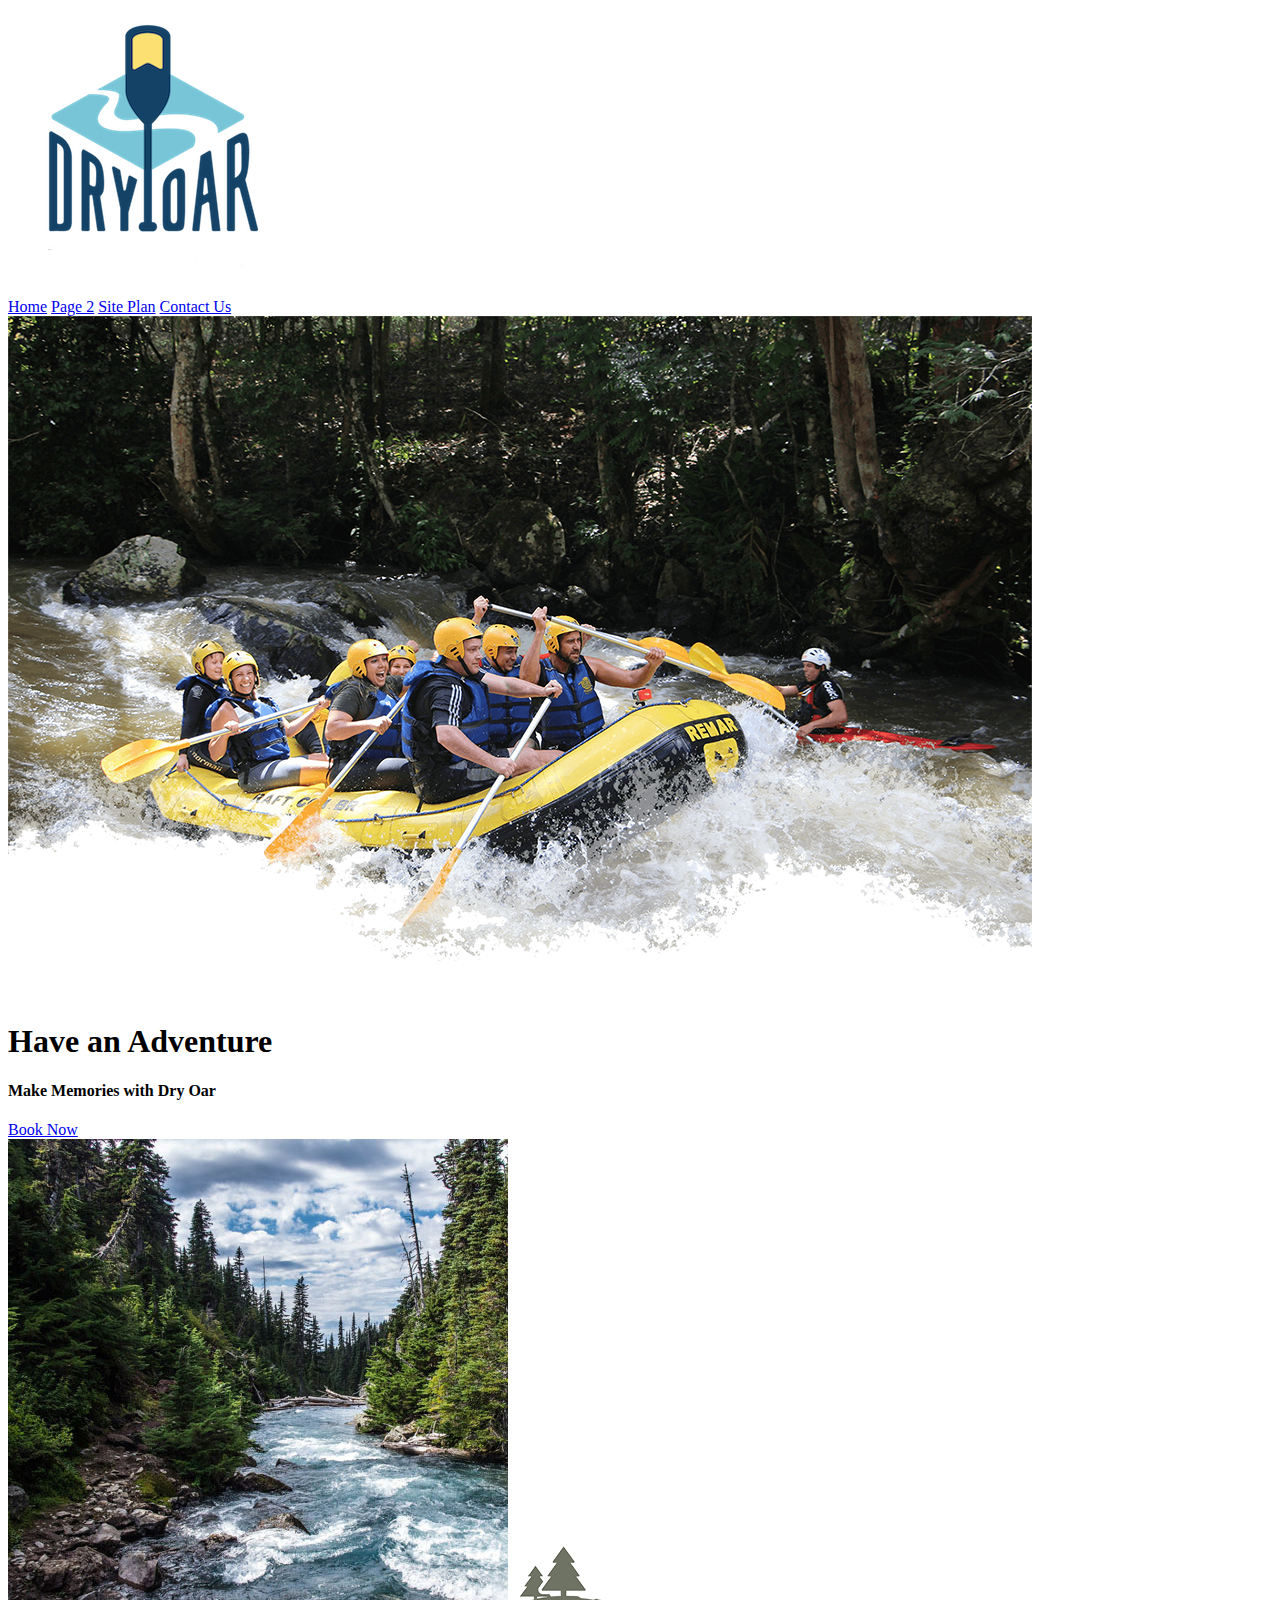
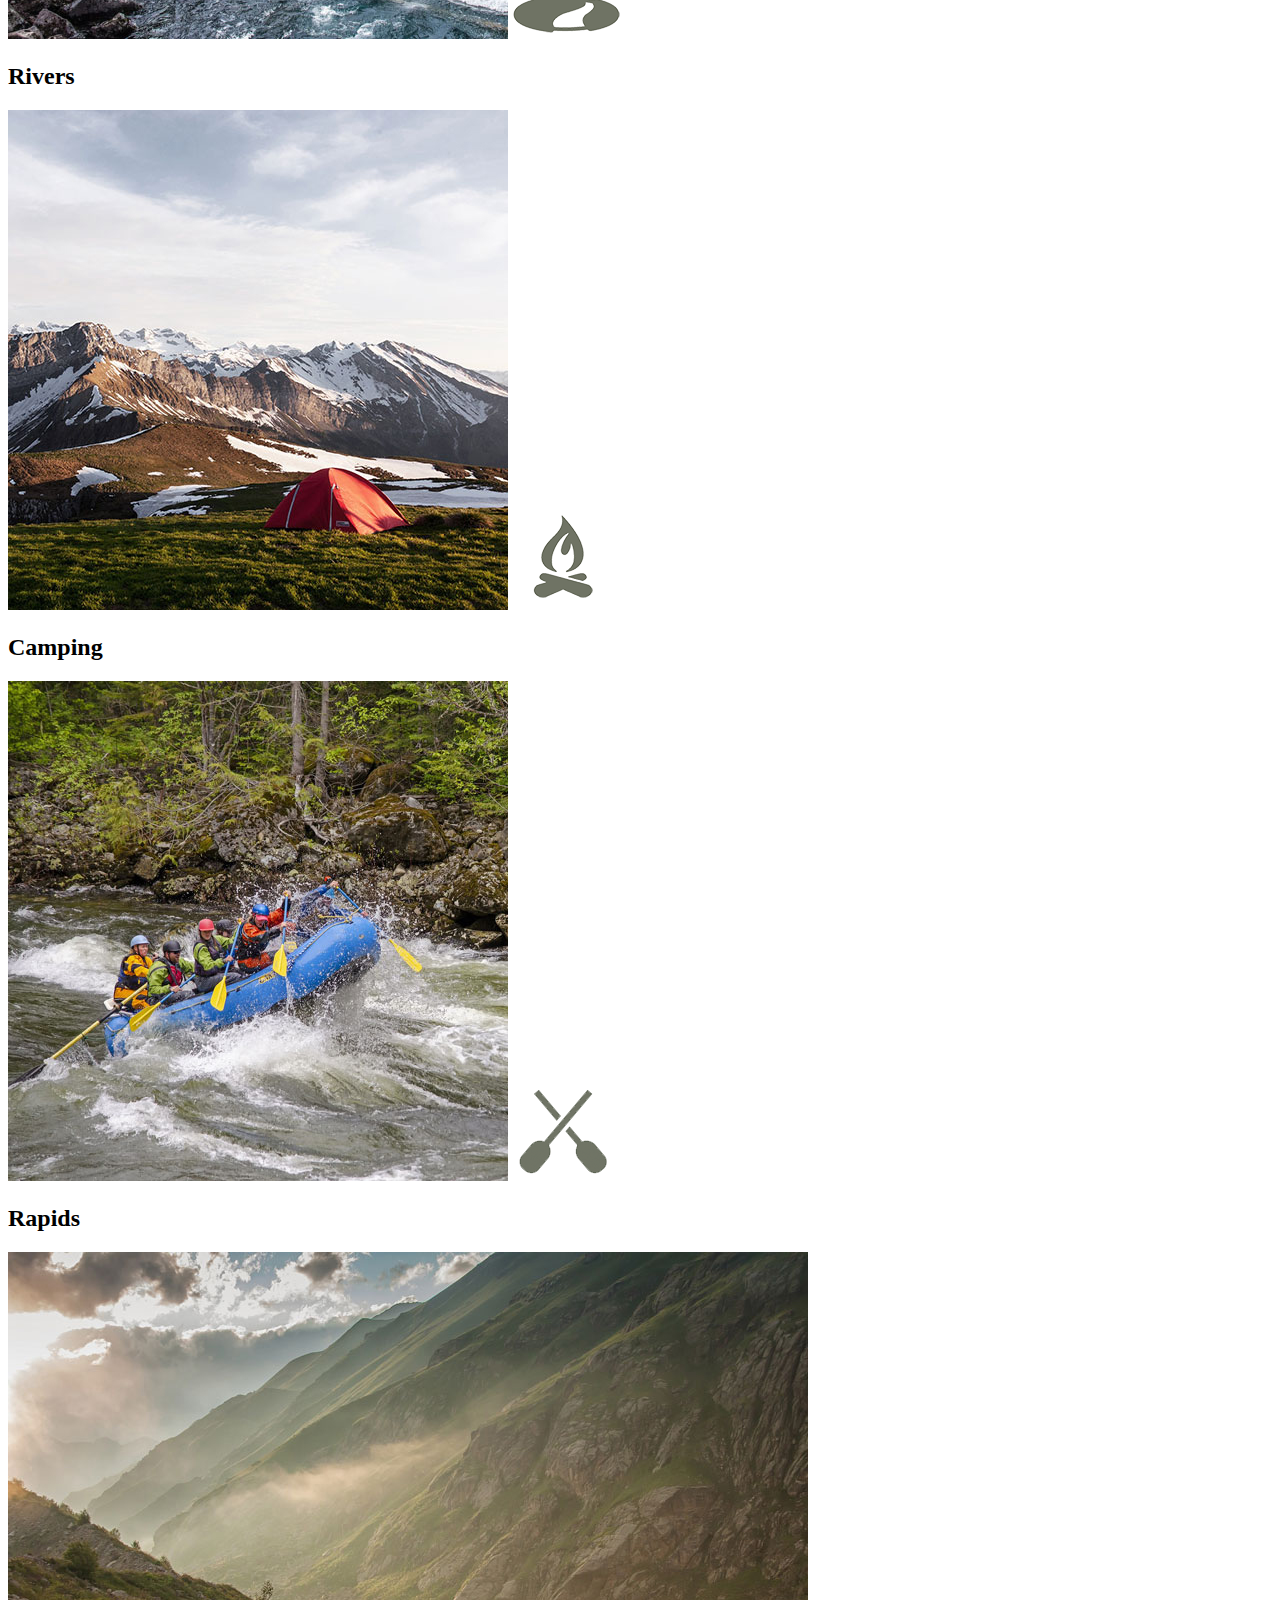
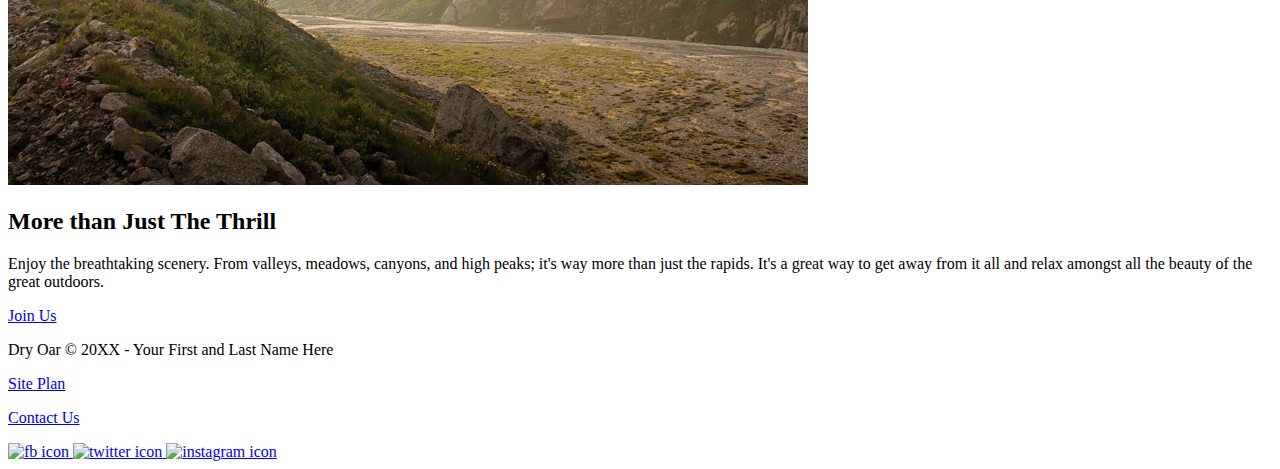
==== wwr/index.html @ ce83b683 "w03 html" ====
<!DOCTYPE html>
<html lang="en">
<head>
    <meta charset="UTF-8">
    <meta name="viewport" content="width=device-width, initial-scale=1.0">
    <link rel="stylesheet" href="styles/2ndpage.css">
    <link rel="stylesheet" href="styles/2ndpage.css">
    <title>Whitewater Rafting Vacations | Dry Oar Boating | Home</title>
</head>
<body>

    <header>
        <img id="logo" src="imgs/logo.png" alt="Dry Oar Logo">
        <nav id="nav">
            <a href="index.html">Home</a>
            <a href="#">Page 2</a>
            <a href="site-plan-rafting.html">Site Plan</a>
            <a href="contactus.html">Contact Us</a>
        </nav>
    </header>

    <div id="hero">
        <div id="hero-box">
            <img id="hero-img" src="imgs/hero.png" alt="People enjoying white water rafting">
        </div>
        <section id="hero-msg">
            <h1 class="home-title">Have an Adventure</h1>
            <h4>Make Memories with Dry Oar </h4>
            <div class="btn-box">
                <a href="contactus.html" class="book-btn">Book Now</a>
            </div>
        </section>
    </div>

    <main class="home-grid">
        <section class="rivers-card">
            <img src="imgs/rivers.jpg" alt="river is forest" class="card-img">
            <img src="imgs/river_icon.png" alt="river icon" class="icon">
            <h2>Rivers</h2>
        </section>
        <section class="camping-card">
            <img src="imgs/camping.jpg" alt="tent in mountains" class="card-img">
            <img src="imgs/fire_icon.png" alt="fire icon" class="icon">
            <h2>Camping</h2>
        </section>
        <section class="rapids-card">
            <img src="imgs/rapids.jpg" alt="rafting boat" class="card-img">
            <img src="imgs/oars.png" alt="oars icon" class="icon">
            <h2>Rapids</h2>
        </section>
        <img src="imgs/mountains.jpg" alt="Misty mountains" class="mountains">
        <section class="msg">
            <h2>More than Just The Thrill</h2>
            <p>Enjoy the breathtaking scenery. From valleys, meadows, canyons, and high peaks; it's way more than just the rapids. It's a great way to get away from it all and relax amongst all the beauty of the great outdoors.</p>
            <a href="rivers.html" class="join">Join Us</a>
        </section>
    </main>

    <footer>
        <p>Dry Oar &copy; 20XX - Your First and Last Name Here</p>
        <p><a href="site-plan-rafting.html">Site Plan</a></p>
        <p><a href="contactus.html">Contact Us</a></p>
        <div class="social">
            <a href="https://facebook.com">
                <img src="images/facebook.png" alt="fb icon">
            </a>
            <a href="https://twitter.com">
                <img src="images/twitter.png" alt="twitter icon">
            </a>
            <a href="https://instagram.com">
                <img src="images/instagram.png" alt="instagram icon">
            </a>
        </div>
    </footer>
</body>
</html>
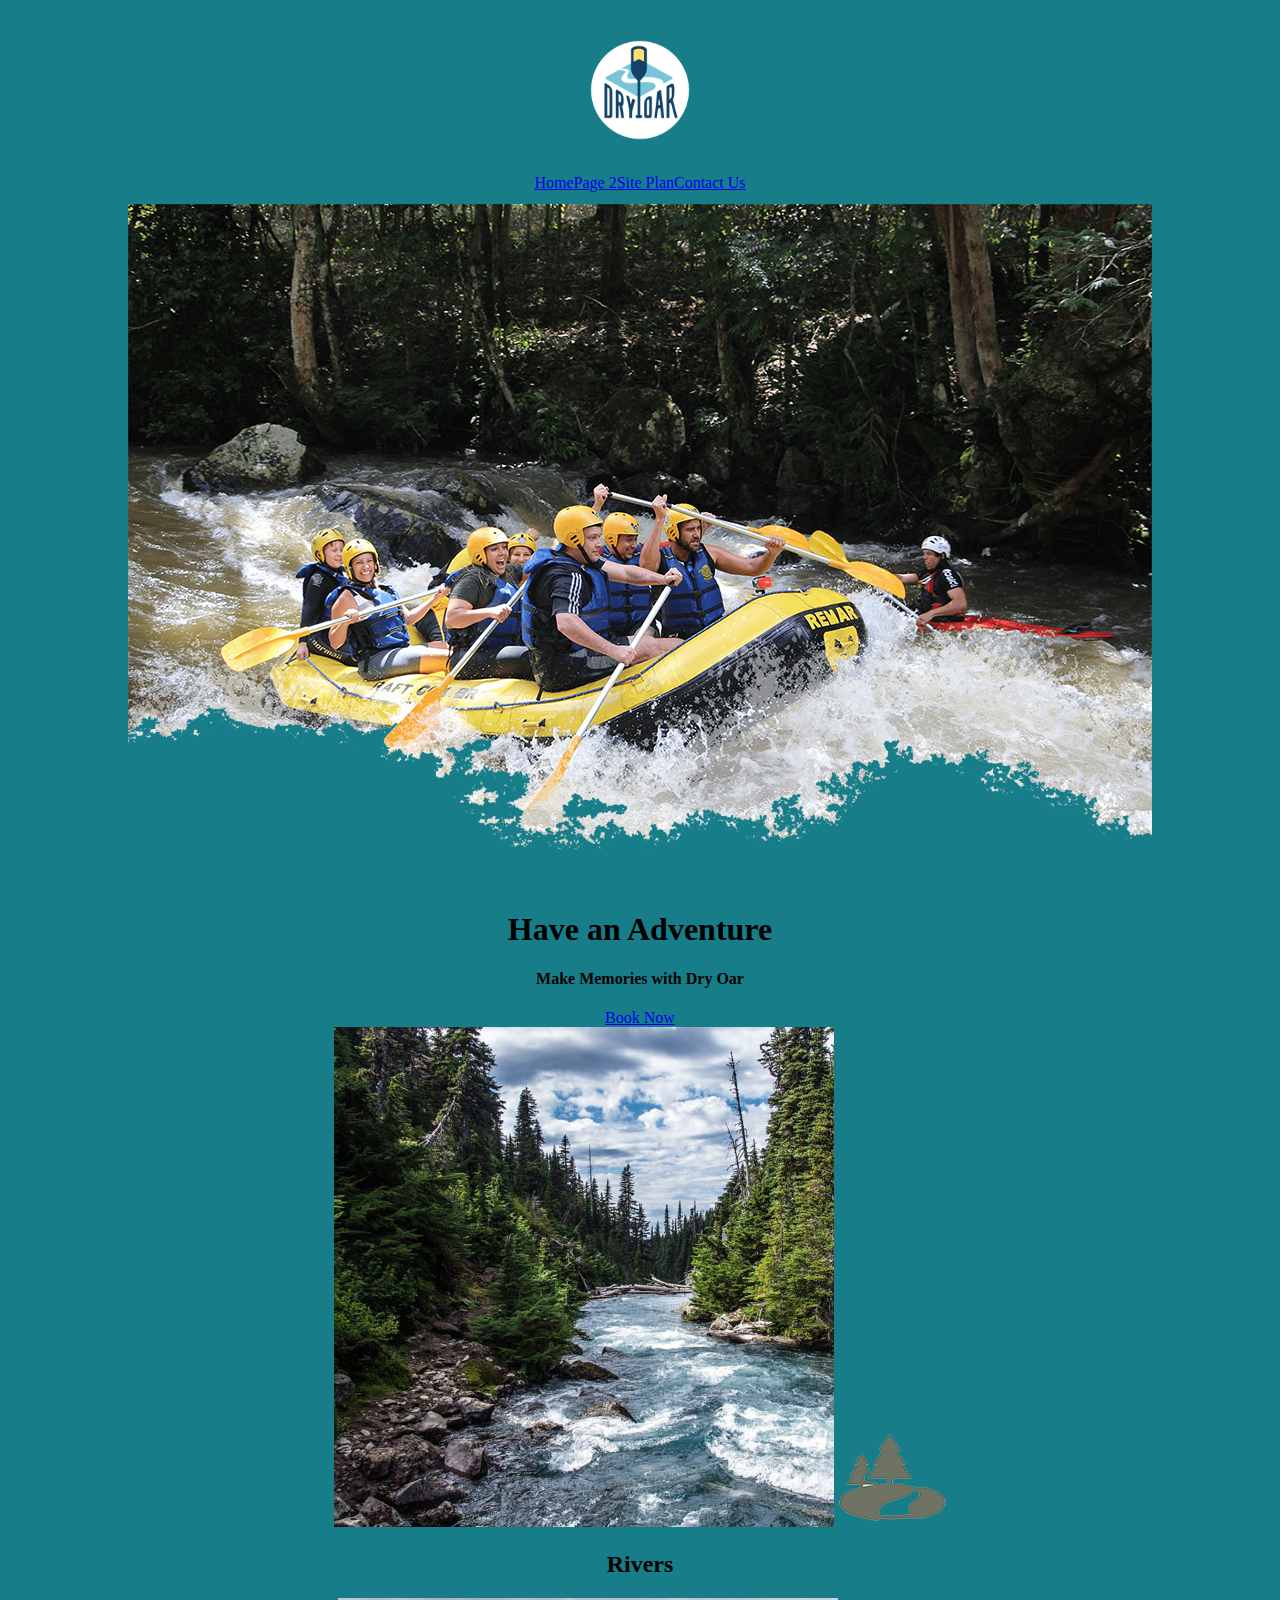
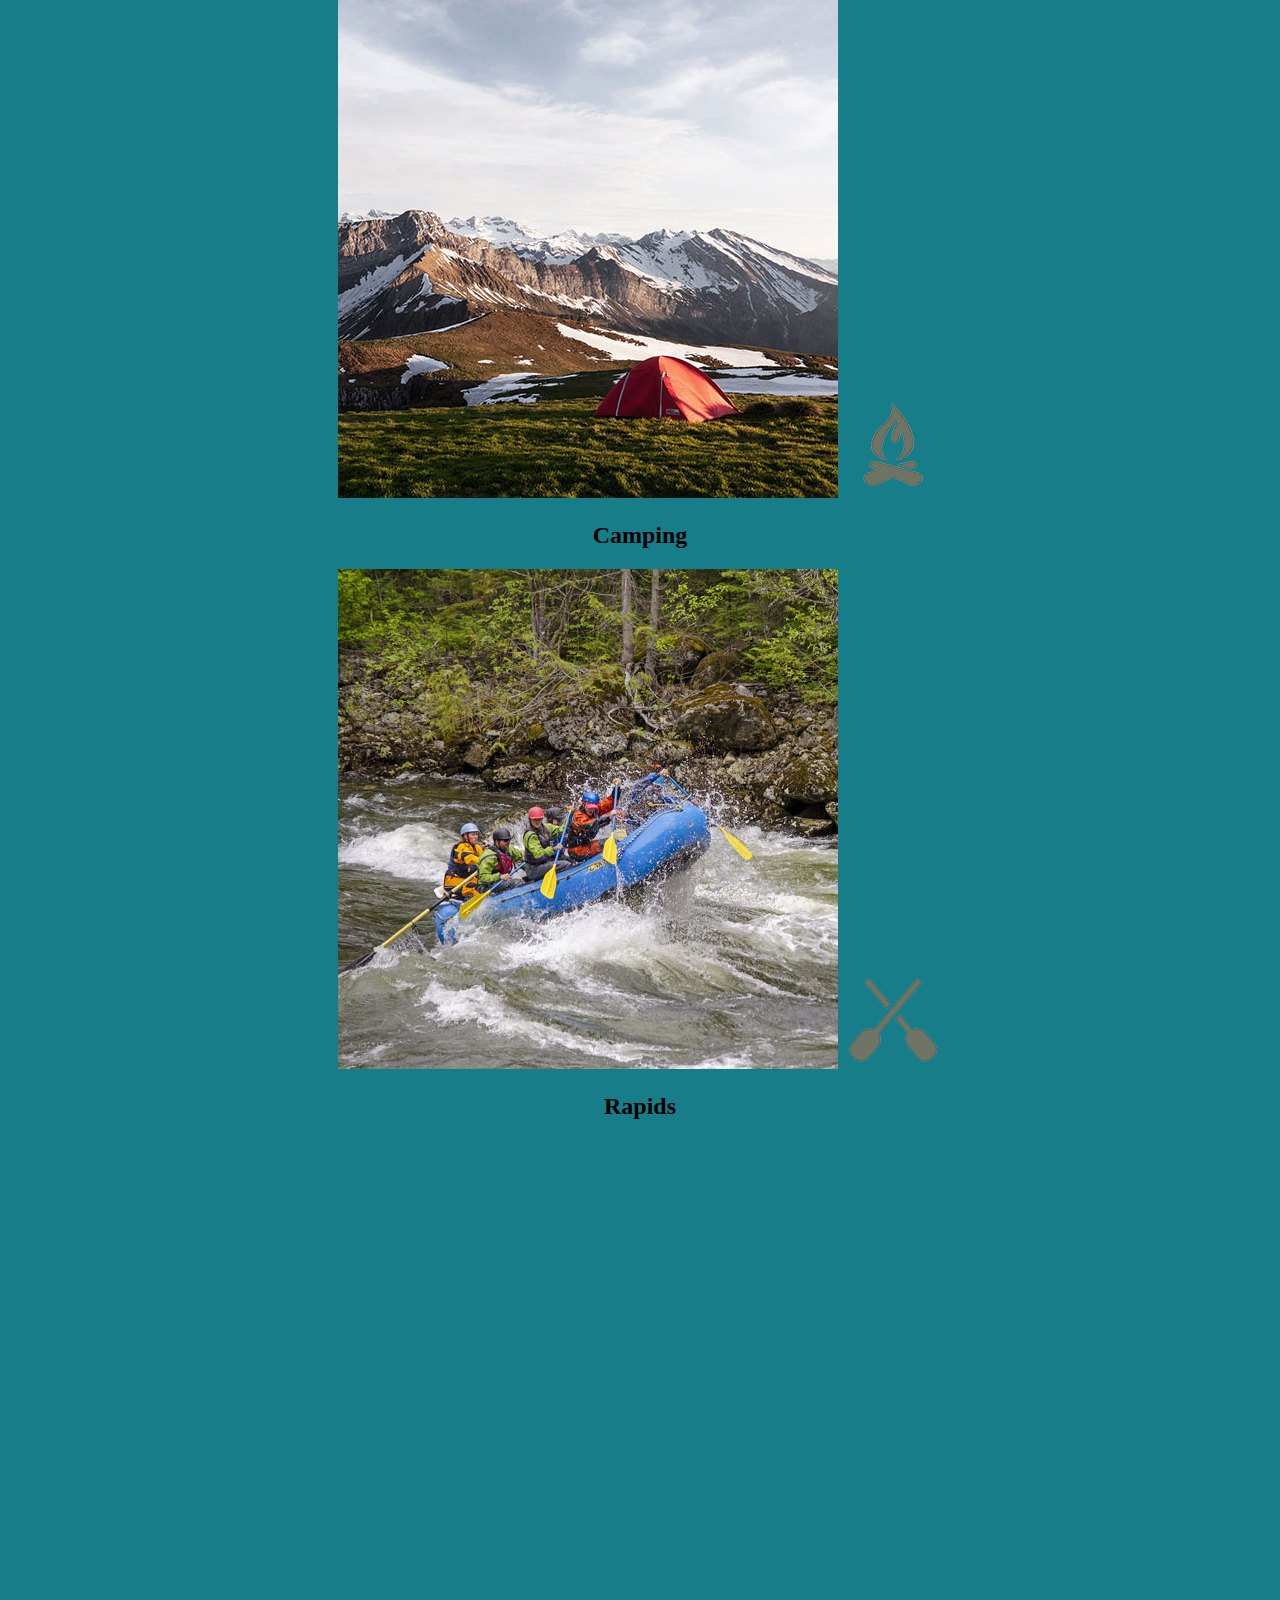
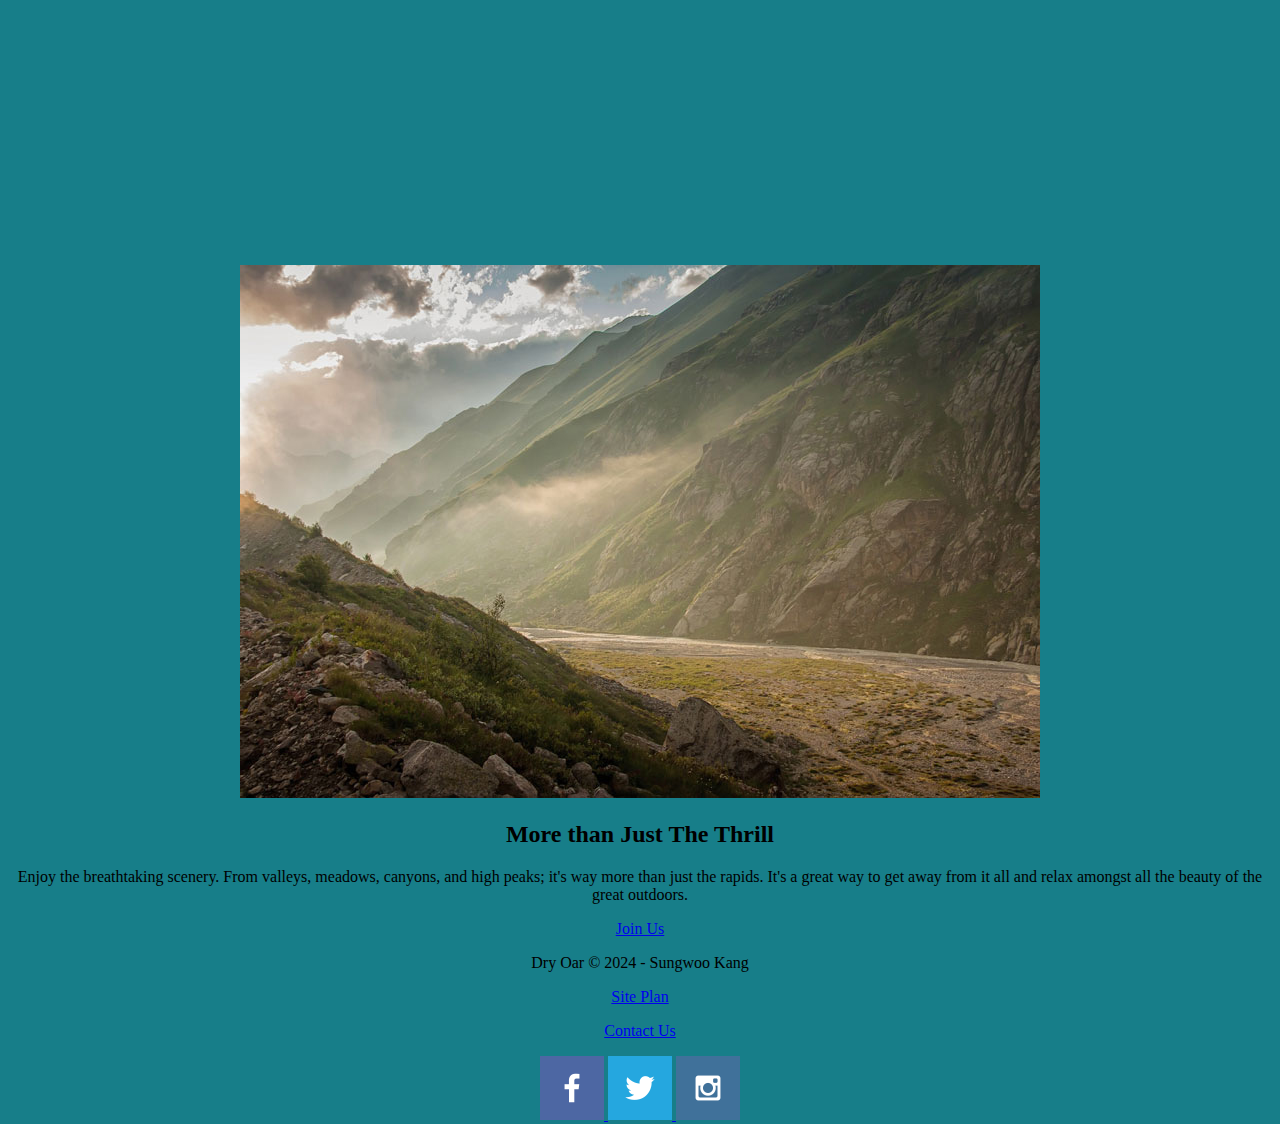
==== commit c2baeeb1: "w04 in-class" ====
--- a/wwr/index.html
+++ b/wwr/index.html
@@ -3,74 +3,75 @@
 <head>
     <meta charset="UTF-8">
     <meta name="viewport" content="width=device-width, initial-scale=1.0">
-    <link rel="stylesheet" href="styles/2ndpage.css">
-    <link rel="stylesheet" href="styles/2ndpage.css">
+    <link rel="stylesheet" href="styles/style.css">
     <title>Whitewater Rafting Vacations | Dry Oar Boating | Home</title>
 </head>
 <body>
+    <div id="content">
+        <header>
+            <img id="logo" src="imgs/logo.png" alt="Dry Oar Logo">
+            <nav id="nav">
+                <a href="index.html">Home</a>
+                <a href="#">Page 2</a>
+                <a href="site-plan-rafting.html">Site Plan</a>
+                <a href="contactus.html">Contact Us</a>
+            </nav>
+        </header>
 
-    <header>
-        <img id="logo" src="imgs/logo.png" alt="Dry Oar Logo">
-        <nav id="nav">
-            <a href="index.html">Home</a>
-            <a href="#">Page 2</a>
-            <a href="site-plan-rafting.html">Site Plan</a>
-            <a href="contactus.html">Contact Us</a>
-        </nav>
-    </header>
+        <div id="hero">
+            <div id="hero-box">
+                <img id="hero-img" src="imgs/hero.png" alt="People enjoying white water rafting">
+            </div>
+            <section id="hero-msg">
+                <h1 class="home-title">Have an Adventure</h1>
+                <h4>Make Memories with Dry Oar </h4>
+                <div class="btn-box">
+                    <a href="contactus.html" class="book-btn">Book Now</a>
+                </div>
+            </section>
+        </div>
 
-    <div id="hero">
-        <div id="hero-box">
-            <img id="hero-img" src="imgs/hero.png" alt="People enjoying white water rafting">
-        </div>
-        <section id="hero-msg">
-            <h1 class="home-title">Have an Adventure</h1>
-            <h4>Make Memories with Dry Oar </h4>
-            <div class="btn-box">
-                <a href="contactus.html" class="book-btn">Book Now</a>
+        <main class="home-grid">
+            <section class="rivers-card">
+                <img src="imgs/rivers.jpg" alt="river is forest" class="card-img">
+                <img src="imgs/river_icon.png" alt="river icon" class="icon">
+                <h2>Rivers</h2>
+            </section>
+            <section class="camping-card">
+                <img src="imgs/camping.jpg" alt="tent in mountains" class="card-img">
+                <img src="imgs/fire_icon.png" alt="fire icon" class="icon">
+                <h2>Camping</h2>
+            </section>
+            <section class="rapids-card">
+                <img src="imgs/rapids.jpg" alt="rafting boat" class="card-img">
+                <img src="imgs/oars.png" alt="oars icon" class="icon">
+                <h2>Rapids</h2>
+            </section>
+            <div id="background"></div>
+            <img src="imgs/mountains.jpg" alt="Misty mountains" class="mountains">
+            <section class="msg">
+                <h2>More than Just The Thrill</h2>
+                <p>Enjoy the breathtaking scenery. From valleys, meadows, canyons, and high peaks; it's way more than just the rapids. It's a great way to get away from it all and relax amongst all the beauty of the great outdoors.</p>
+                <a href="rivers.html" class="join">Join Us</a>
+            </section>
+        </main>
+
+        <footer>
+            <p>Dry Oar &copy; 2024 - Sungwoo Kang</p>
+            <p><a href="site-plan-rafting.html">Site Plan</a></p>
+            <p><a href="contactus.html">Contact Us</a></p>
+            <div class="social">
+                <a href="https://facebook.com" target="_blank">
+                    <img src="imgs/facebook.png" alt="fb icon">
+                </a>
+                <a href="https://twitter.com" target="_blank">
+                    <img src="imgs/twitter.png" alt="twitter icon">
+                </a>
+                <a href="https://instagram.com" target="_blank">
+                    <img src="imgs/instagram.png" alt="instagram icon">
+                </a>
             </div>
-        </section>
+        </footer>
     </div>
-
-    <main class="home-grid">
-        <section class="rivers-card">
-            <img src="imgs/rivers.jpg" alt="river is forest" class="card-img">
-            <img src="imgs/river_icon.png" alt="river icon" class="icon">
-            <h2>Rivers</h2>
-        </section>
-        <section class="camping-card">
-            <img src="imgs/camping.jpg" alt="tent in mountains" class="card-img">
-            <img src="imgs/fire_icon.png" alt="fire icon" class="icon">
-            <h2>Camping</h2>
-        </section>
-        <section class="rapids-card">
-            <img src="imgs/rapids.jpg" alt="rafting boat" class="card-img">
-            <img src="imgs/oars.png" alt="oars icon" class="icon">
-            <h2>Rapids</h2>
-        </section>
-        <img src="imgs/mountains.jpg" alt="Misty mountains" class="mountains">
-        <section class="msg">
-            <h2>More than Just The Thrill</h2>
-            <p>Enjoy the breathtaking scenery. From valleys, meadows, canyons, and high peaks; it's way more than just the rapids. It's a great way to get away from it all and relax amongst all the beauty of the great outdoors.</p>
-            <a href="rivers.html" class="join">Join Us</a>
-        </section>
-    </main>
-
-    <footer>
-        <p>Dry Oar &copy; 20XX - Your First and Last Name Here</p>
-        <p><a href="site-plan-rafting.html">Site Plan</a></p>
-        <p><a href="contactus.html">Contact Us</a></p>
-        <div class="social">
-            <a href="https://facebook.com">
-                <img src="images/facebook.png" alt="fb icon">
-            </a>
-            <a href="https://twitter.com">
-                <img src="images/twitter.png" alt="twitter icon">
-            </a>
-            <a href="https://instagram.com">
-                <img src="images/instagram.png" alt="instagram icon">
-            </a>
-        </div>
-    </footer>
 </body>
 </html>--- a/wwr/styles/style.css
+++ b/wwr/styles/style.css
@@ -0,0 +1,39 @@
+/*  --primary-color: #177E89   ;
+  --secondary-color: #002500 ;
+  --accent1-color: #E1B07E;
+*/
+
+body {
+    margin: 0;
+    background-color: #177E89;
+}
+
+#content {
+    max-width: 1600px;
+    text-align: center;
+}
+
+header {
+    background-color: #177E89;
+
+}
+
+#logo {
+    width: 100px;
+    margin-top: 40px;
+}
+
+nav {
+    width: 100%;
+    height: 30px;
+    display: flex;
+    justify-content: center;
+    margin-top: 30px;
+}
+nav a:hover {
+    background-color: #fff;
+}
+
+#background {
+    height: 725px;
+}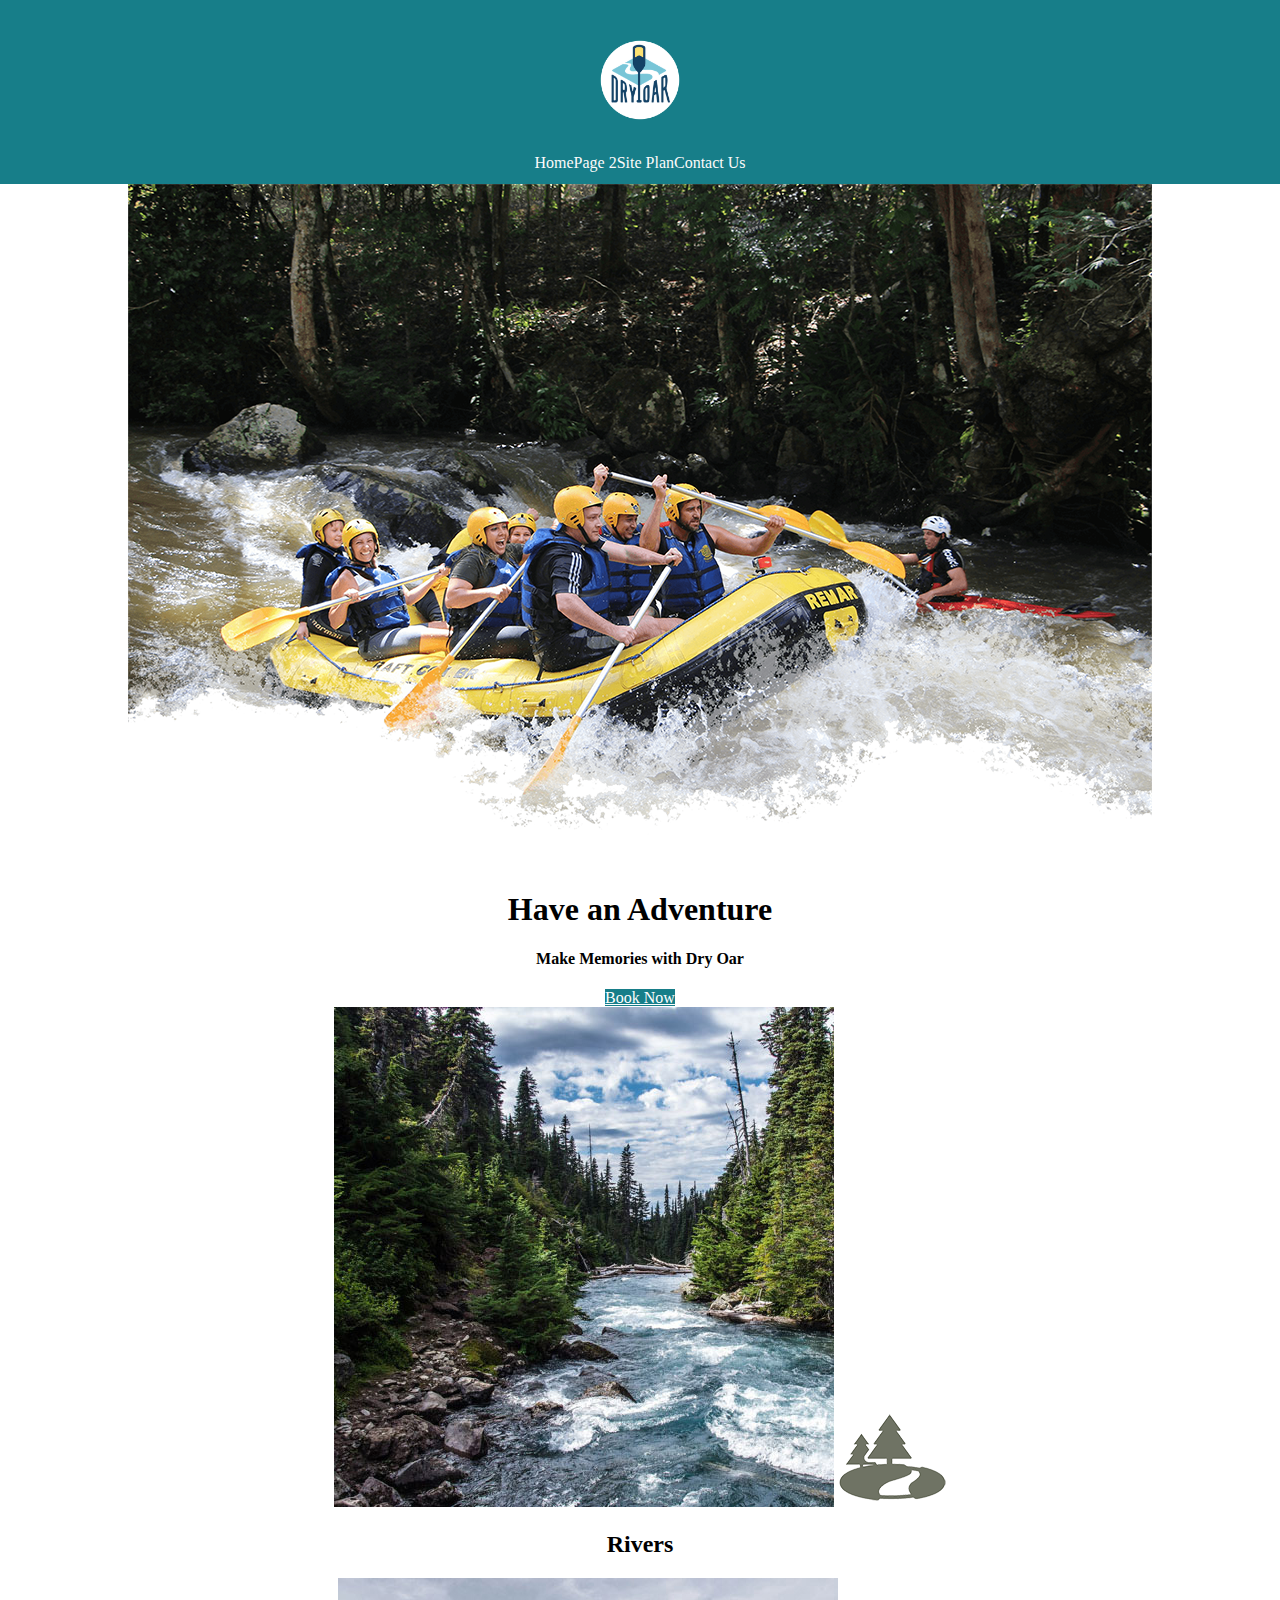
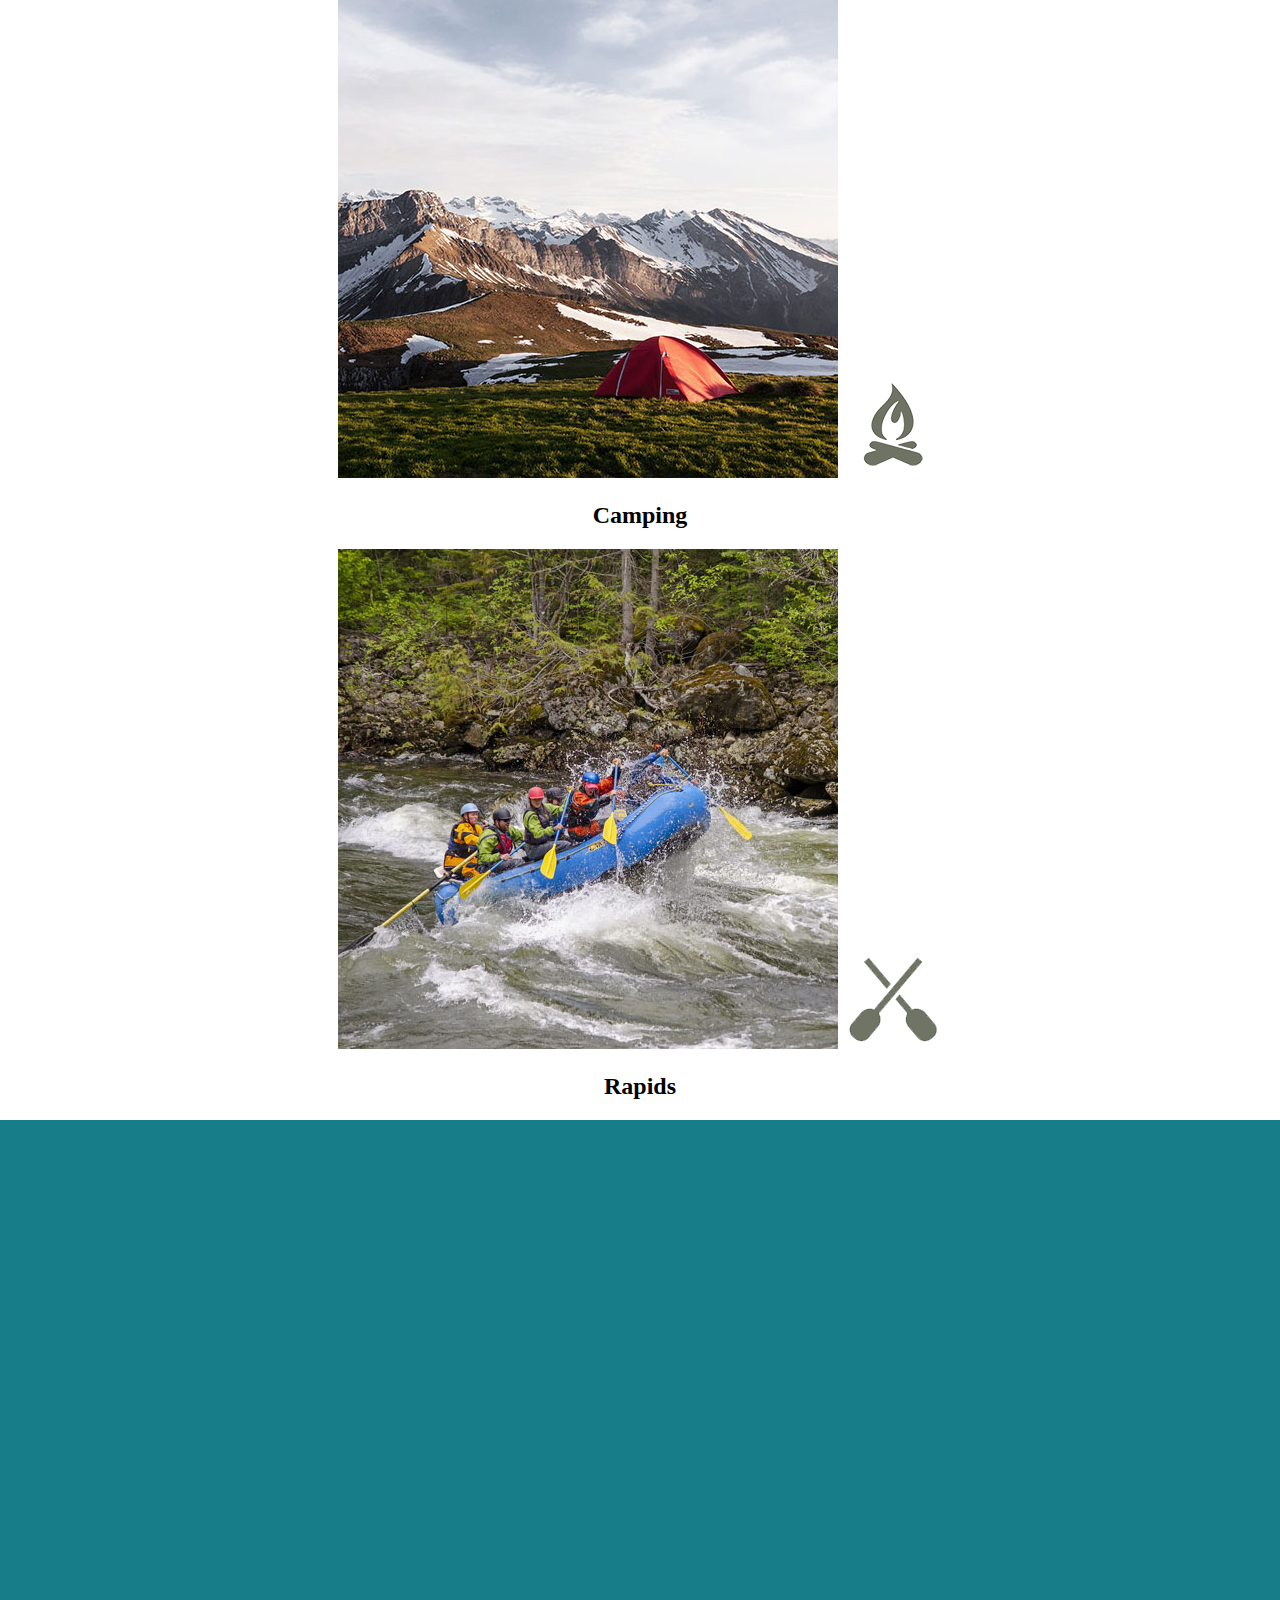
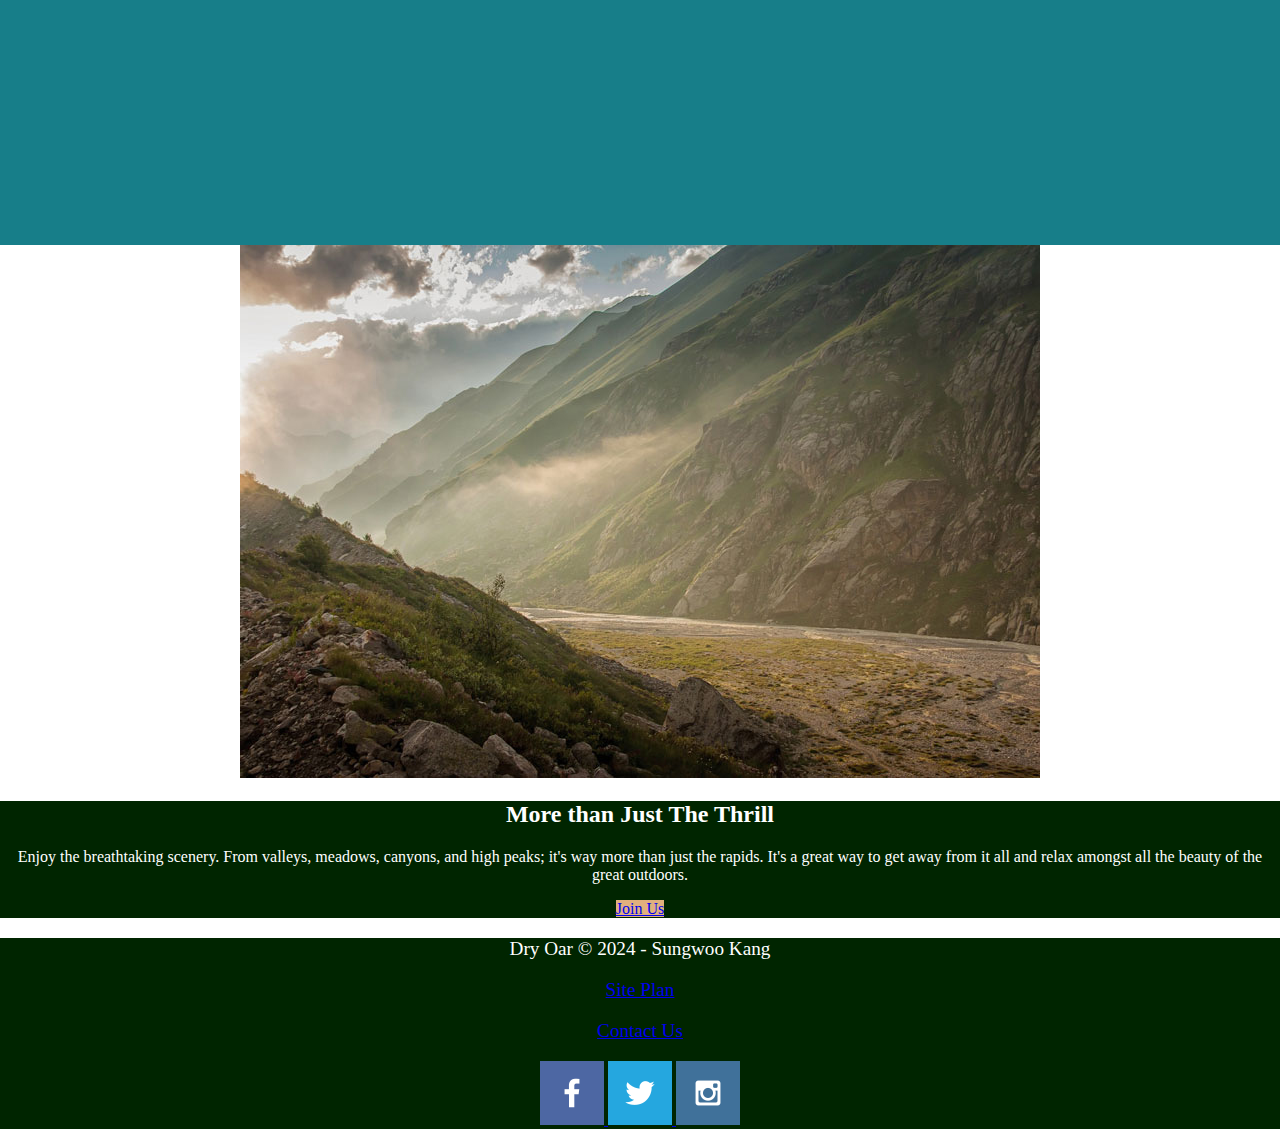
==== commit 0222a8d6: "0203 more css" ====
--- a/wwr/index.html
+++ b/wwr/index.html
@@ -26,7 +26,7 @@
                 <h1 class="home-title">Have an Adventure</h1>
                 <h4>Make Memories with Dry Oar </h4>
                 <div class="btn-box">
-                    <a href="contactus.html" class="book-btn">Book Now</a>
+                    <a href="contactus.html" class="book">Book Now</a>
                 </div>
             </section>
         </div>
@@ -52,7 +52,7 @@
             <section class="msg">
                 <h2>More than Just The Thrill</h2>
                 <p>Enjoy the breathtaking scenery. From valleys, meadows, canyons, and high peaks; it's way more than just the rapids. It's a great way to get away from it all and relax amongst all the beauty of the great outdoors.</p>
-                <a href="rivers.html" class="join">Join Us</a>
+                <a href="rivers.html" class="join" target="_blank">Join Us</a>
             </section>
         </main>
 
--- a/wwr/styles/style.css
+++ b/wwr/styles/style.css
@@ -5,7 +5,7 @@
 
 body {
     margin: 0;
-    background-color: #177E89;
+    background-color: #fff;
 }
 
 #content {
@@ -15,11 +15,10 @@
 
 header {
     background-color: #177E89;
-
 }
 
 #logo {
-    width: 100px;
+    width: 80px;
     margin-top: 40px;
 }
 
@@ -30,10 +29,49 @@
     justify-content: center;
     margin-top: 30px;
 }
+nav a{
+    color: #fcfbfb;
+    text-decoration: none;
+}
 nav a:hover {
-    background-color: #fff;
+    background-color: #002500;
+}
+
+.book {
+    background-color: #177E89;
+    color: #fff;
+}
+.book:hover {
+    background-color: #E1B07E;
 }
 
 #background {
     height: 725px;
+    background-color: #177E89;
+}
+
+.msg {
+    background-color: #002500;
+    color: #fff;
+}
+.msg a:hover {
+    color: #fff;
+}
+
+.join {
+    background-color: #E1B07E;
+}
+
+footer {
+    background-color: #002500;
+}
+
+footer p {
+    font-size: 1.2em;
+    color: #fff;
+}
+
+footer p a:hover {
+    color: #fff;
+    text-decoration: underline;
 }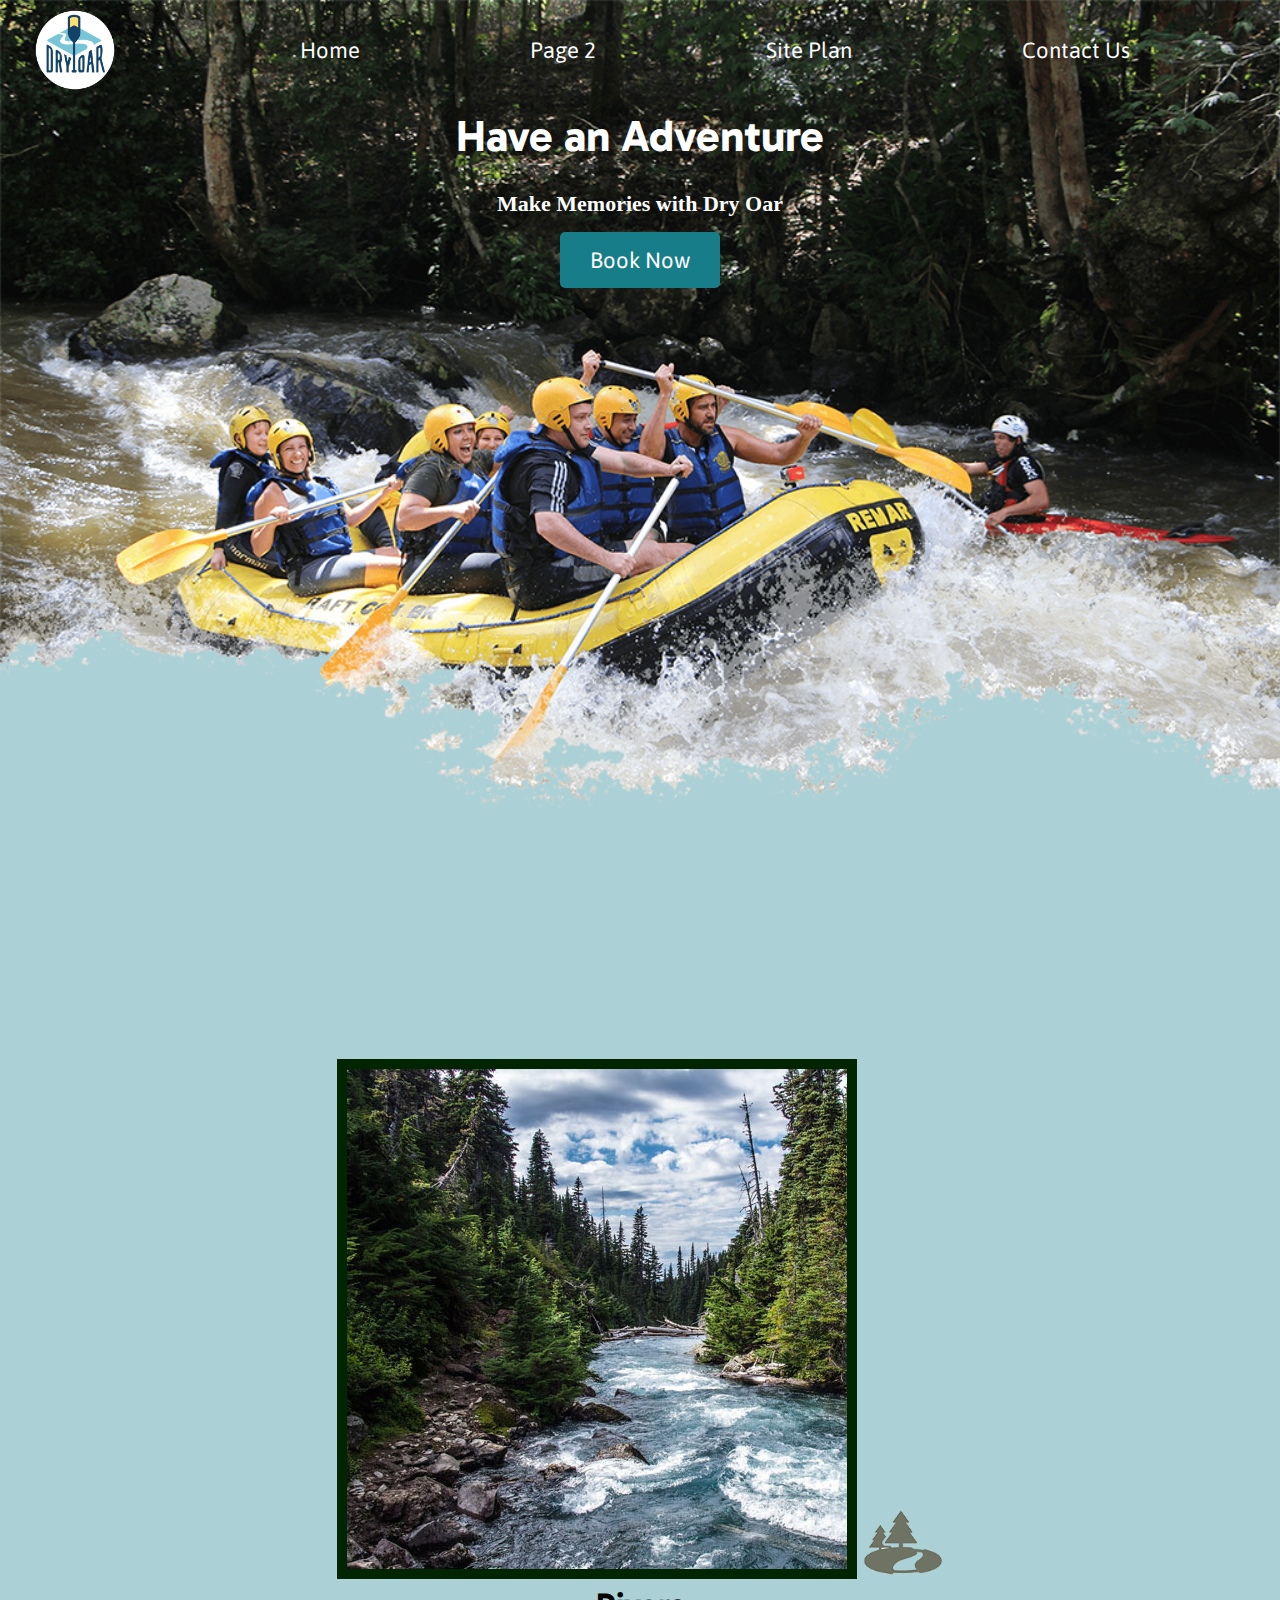
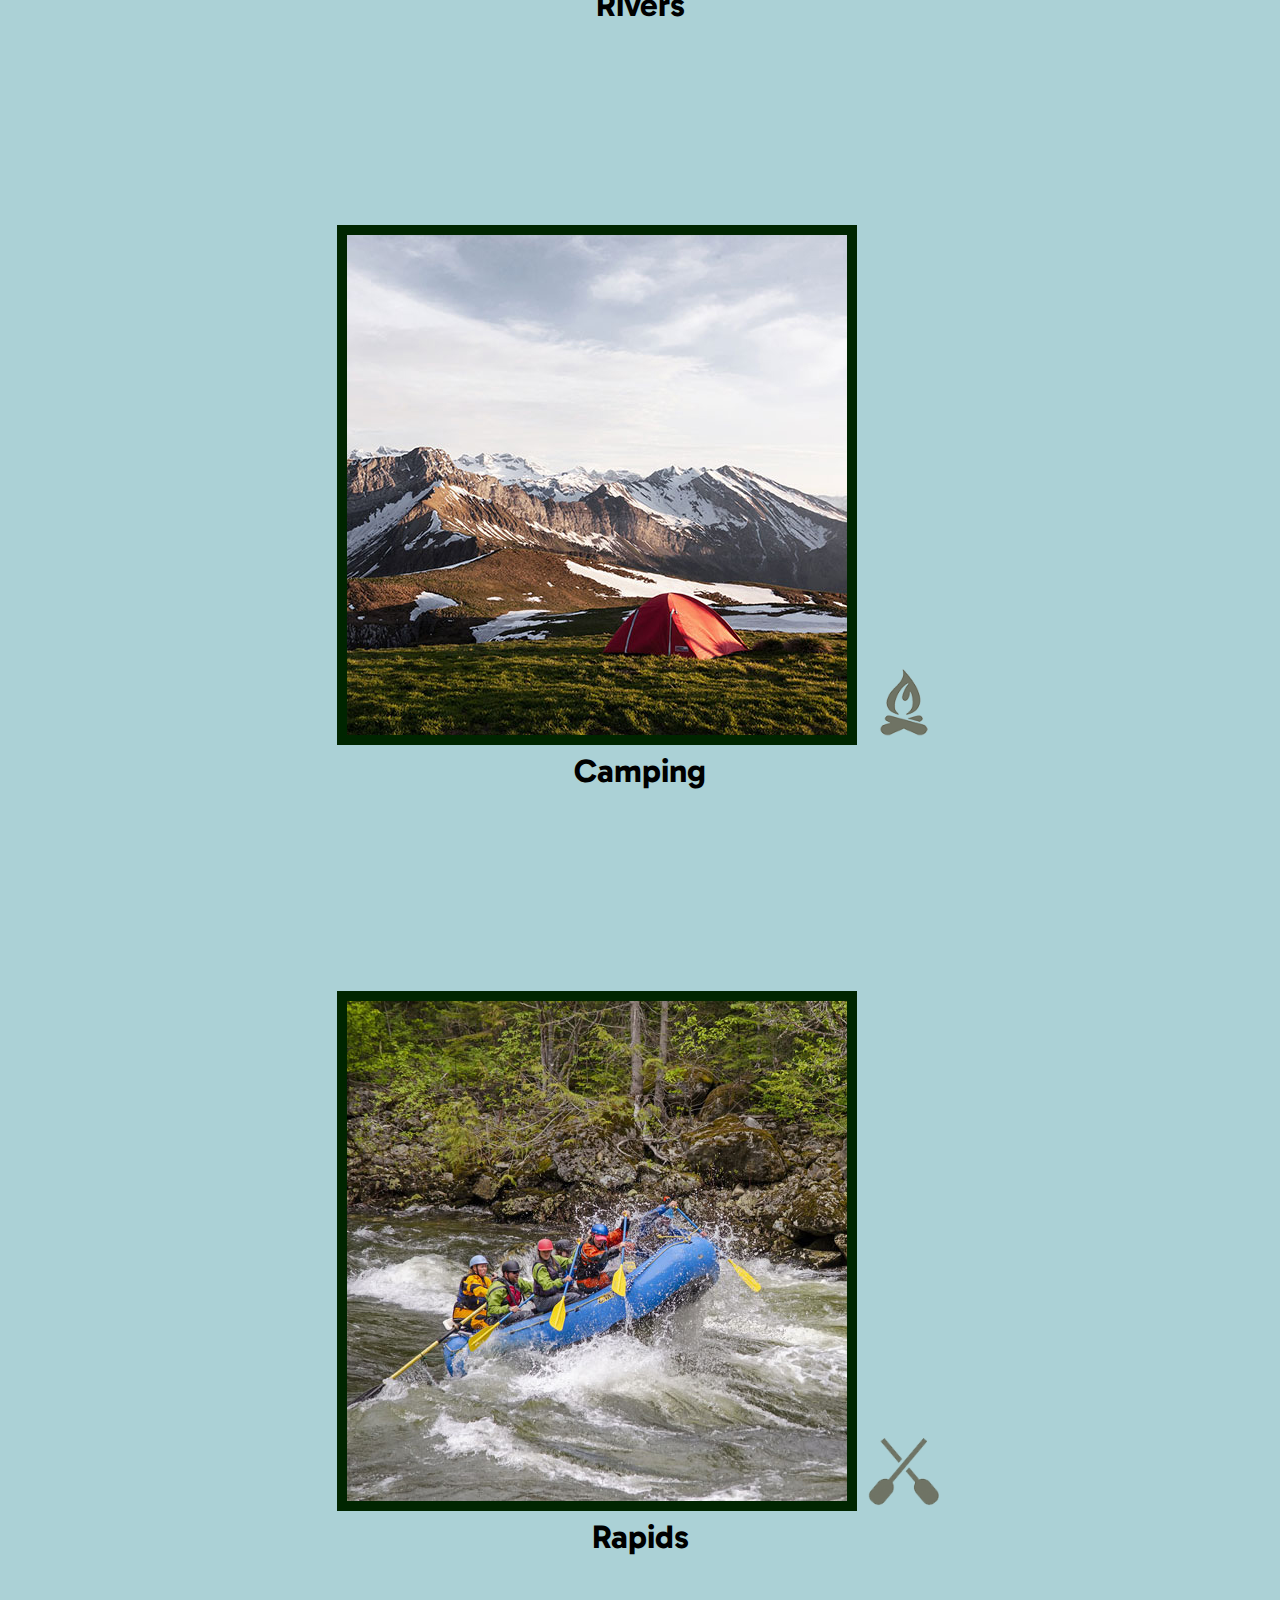
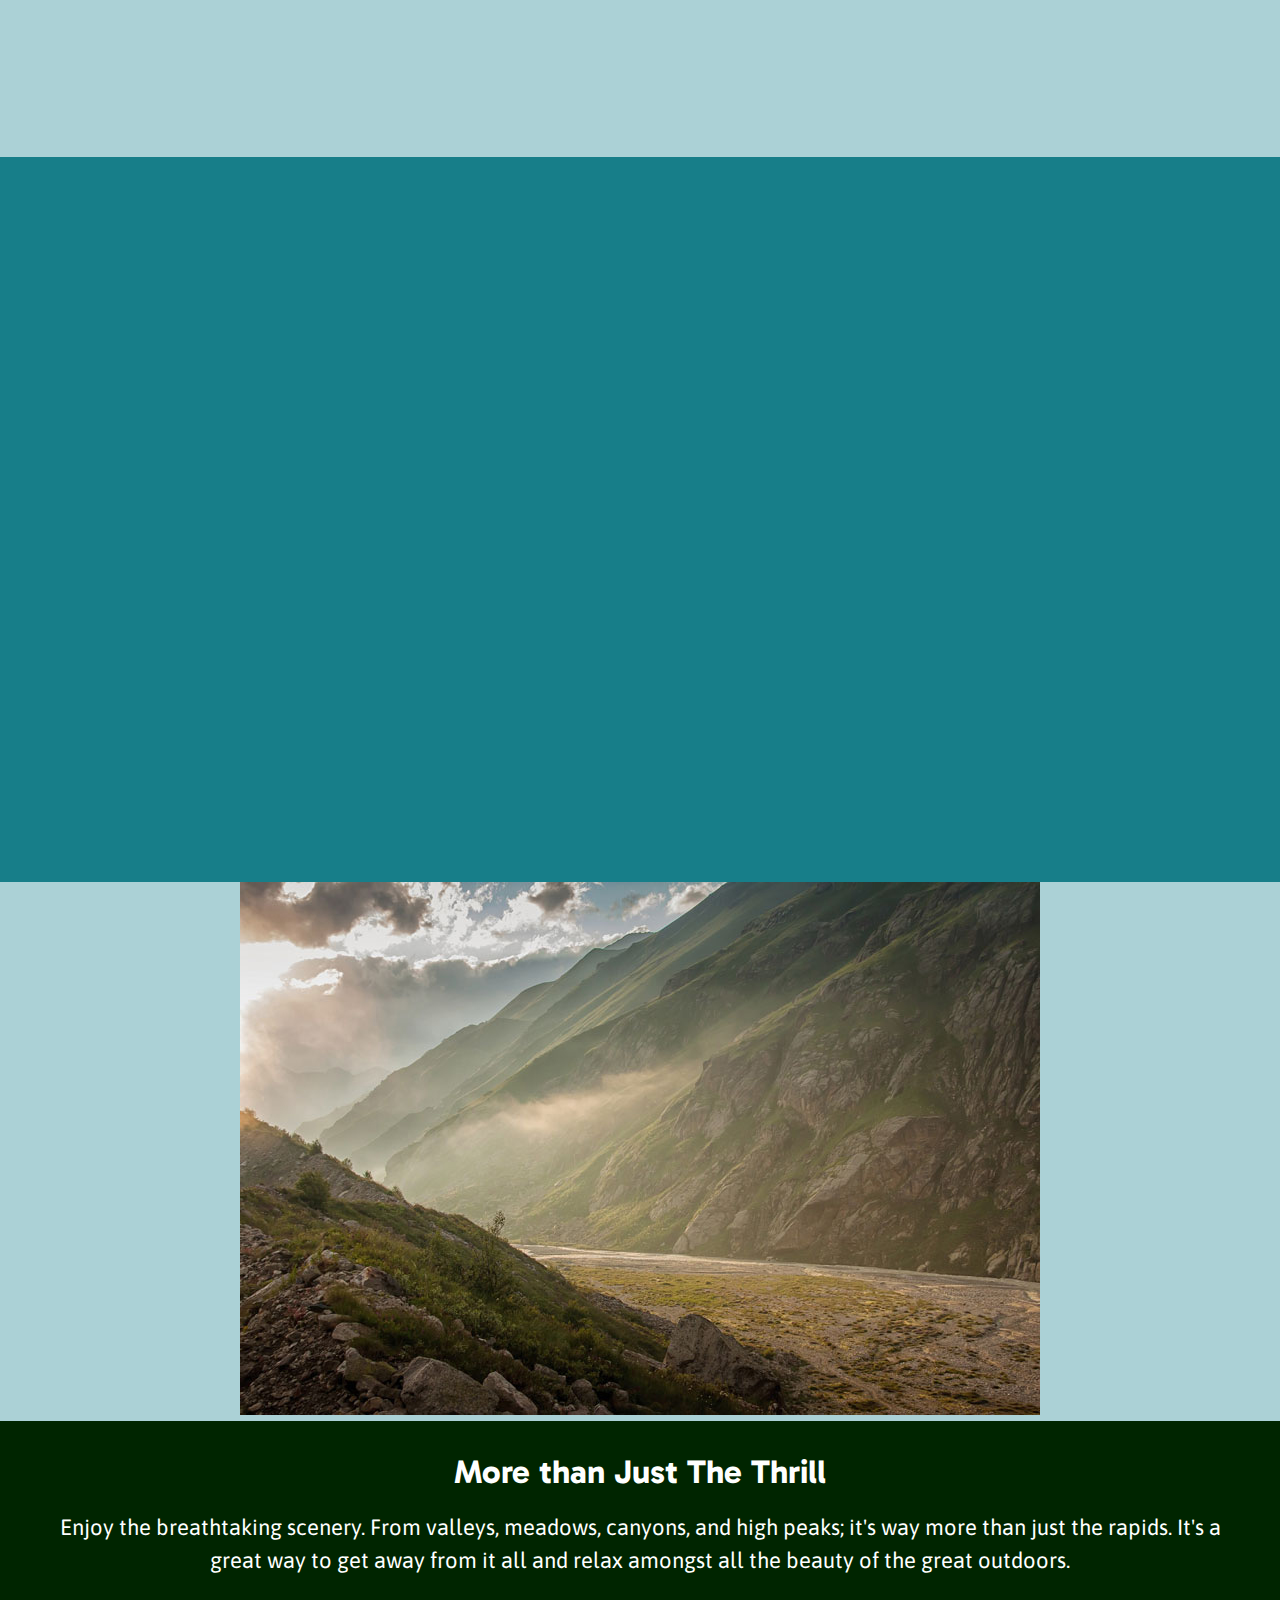
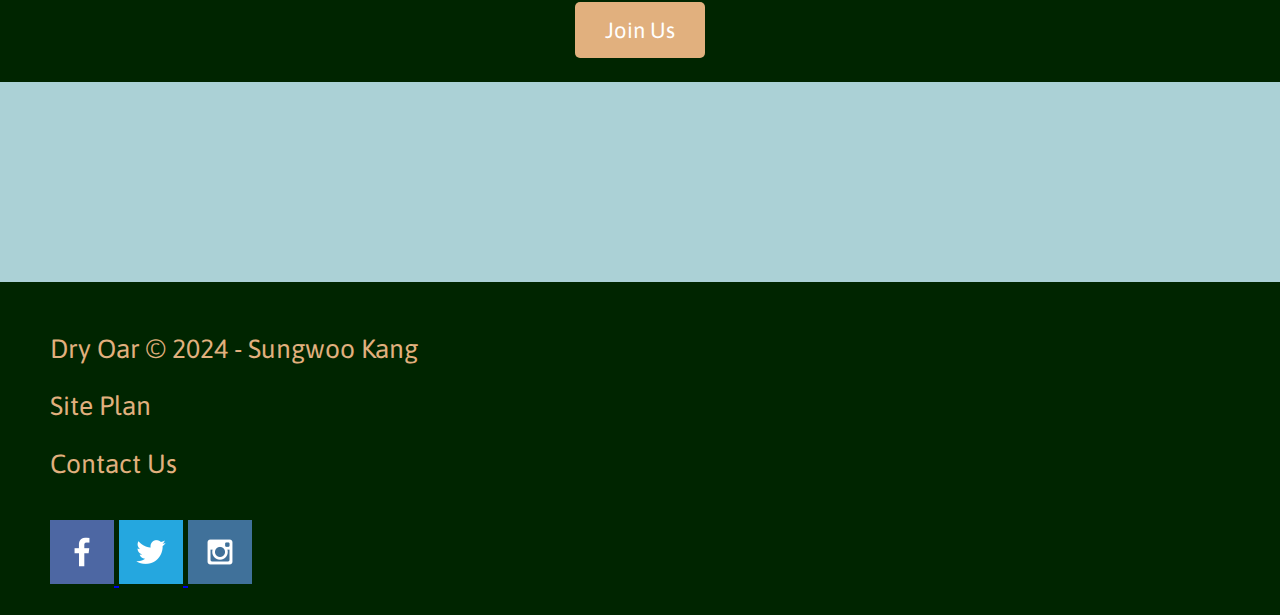
==== commit 7b4132a6: "positioning practice" ====
--- a/wwr/index.html
+++ b/wwr/index.html
@@ -9,12 +9,14 @@
 <body>
     <div id="content">
         <header>
-            <img id="logo" src="imgs/logo.png" alt="Dry Oar Logo">
+            <a href="index.html" id="logo_link">
+                <img id="logo" src="imgs/logo.png" alt="Dry Oar Logo">
+            </a>
             <nav id="nav">
-                <a href="index.html">Home</a>
-                <a href="#">Page 2</a>
-                <a href="site-plan-rafting.html">Site Plan</a>
-                <a href="contactus.html">Contact Us</a>
+                <a href="index.html" target="_blank">Home</a>
+                <a href="#" target="_blank">Page 2</a>
+                <a href="site-plan-rafting.html" target="_blank">Site Plan</a>
+                <a href="contactus.html" target="_blank">Contact Us</a>
             </nav>
         </header>
 
@@ -26,7 +28,7 @@
                 <h1 class="home-title">Have an Adventure</h1>
                 <h4>Make Memories with Dry Oar </h4>
                 <div class="btn-box">
-                    <a href="contactus.html" class="book">Book Now</a>
+                    <a href="rates.html" class="book">Book Now</a>
                 </div>
             </section>
         </div>
--- a/wwr/styles/style.css
+++ b/wwr/styles/style.css
@@ -2,10 +2,31 @@
   --secondary-color: #002500 ;
   --accent1-color: #E1B07E;
 */
+@import url('https://fonts.googleapis.com/css2?family=Asap:ital,wght@0,100..900;1,100..900&family=Gabarito:wght@400..900&display=swap');
+:root {
+    --primary-color: #177E89   ;
+    --secondary-color: #002500 ;
+    --accent1-color: #E1B07E;
+
+    --heading-font: Gabarito;
+    --paragraph-font: asap, sans-serif;
+}
+
+h1, h2 {
+    font-family: var(--heading-font);
+}
+p, a {
+    font-family: var(--paragraph-font);
+}
 
 body {
     margin: 0;
-    background-color: #fff;
+    padding: 0;
+    font-size:22px;
+    background-color: #abd1d6;
+}
+h2 {
+    margin: 0;
 }
 
 #content {
@@ -14,35 +35,97 @@
 }
 
 header {
-    background-color: #177E89;
+    background-color: #177e8900;
+    height: 100px;
+    display: grid;
+    grid-template-columns: 150px auto;
+}
+
+#logo_link {
+    justify-self: center;
+    align-self: center;
 }
 
 #logo {
     width: 80px;
-    margin-top: 40px;
+    padding-top: 5px;
+}
+
+.icon {
+    width: 80px;
+    padding-top: 10px;
 }
 
 nav {
     width: 100%;
-    height: 30px;
+    height: auto;
     display: flex;
-    justify-content: center;
-    margin-top: 30px;
+    justify-content: space-evenly;
+    align-items: center;
 }
 nav a{
     color: #fcfbfb;
     text-decoration: none;
+    padding: 20px;
+    border-radius: 5px;
 }
 nav a:hover {
-    background-color: #002500;
+    background-color: #E1B07E;
+    color: var(--secondary-color);
+}
+
+.home-title {
+    font-size: 2em;
+    margin-top: 10px;
+}
+
+#hero {
+    display: grid;
+    grid-template-columns: 1fr 3fr 1fr;
+    margin-top: -100px;
+}
+
+#hero-box {
+    grid-column: 1/4;
+    grid-row: 1/3;
+    z-index: -1;
+}
+
+#hero-img {
+    box-sizing: border-box;
+    width: 100%;
+    z-index: -1;
+}
+
+#hero-msg {
+    grid-column: 1/4;
+    grid-row: 1/3;
+    margin-top: 100px;
+}
+
+#hero-msg h4, h1 {
+    color: #fff;
+}
+
+.msg {
+    line-height: 1.5em;
+    padding: 35px;
+}
+.msg p {
+    padding-bottom: 15px;
 }
 
 .book {
     background-color: #177E89;
     color: #fff;
+    text-decoration: none;
+    padding: 15px 30px;
+    margin-top: 50px;
+    border-radius: 5px;
 }
 .book:hover {
     background-color: #E1B07E;
+    color: var(--secondary-color);
 }
 
 #background {
@@ -54,24 +137,47 @@
     background-color: #002500;
     color: #fff;
 }
-.msg a:hover {
-    color: #fff;
+
+.rivers-card, .camping-card, .rapids-card {
+    margin: 200px 0;
+}
+.card-img {
+    border: 10px solid var(--secondary-color);
+    
 }
 
 .join {
     background-color: #E1B07E;
+    color: #fff;
+    text-decoration: none;
+    padding: 15px 30px;
+    margin-top: 50px;
+    border-radius: 5px;
+}
+.join:hover {
+    color: #177E89;
 }
 
 footer {
     background-color: #002500;
+    text-align: left;
+    padding: 25px 50px;
+    margin-top: 200px;
 }
 
 footer p {
     font-size: 1.2em;
-    color: #fff;
+    color: #E1B07E;
 }
-
+footer p a {
+    color: #E1B07E;
+    text-decoration: none;
+}
 footer p a:hover {
     color: #fff;
     text-decoration: underline;
+}
+
+.social img {
+    padding-top: 15px;
 }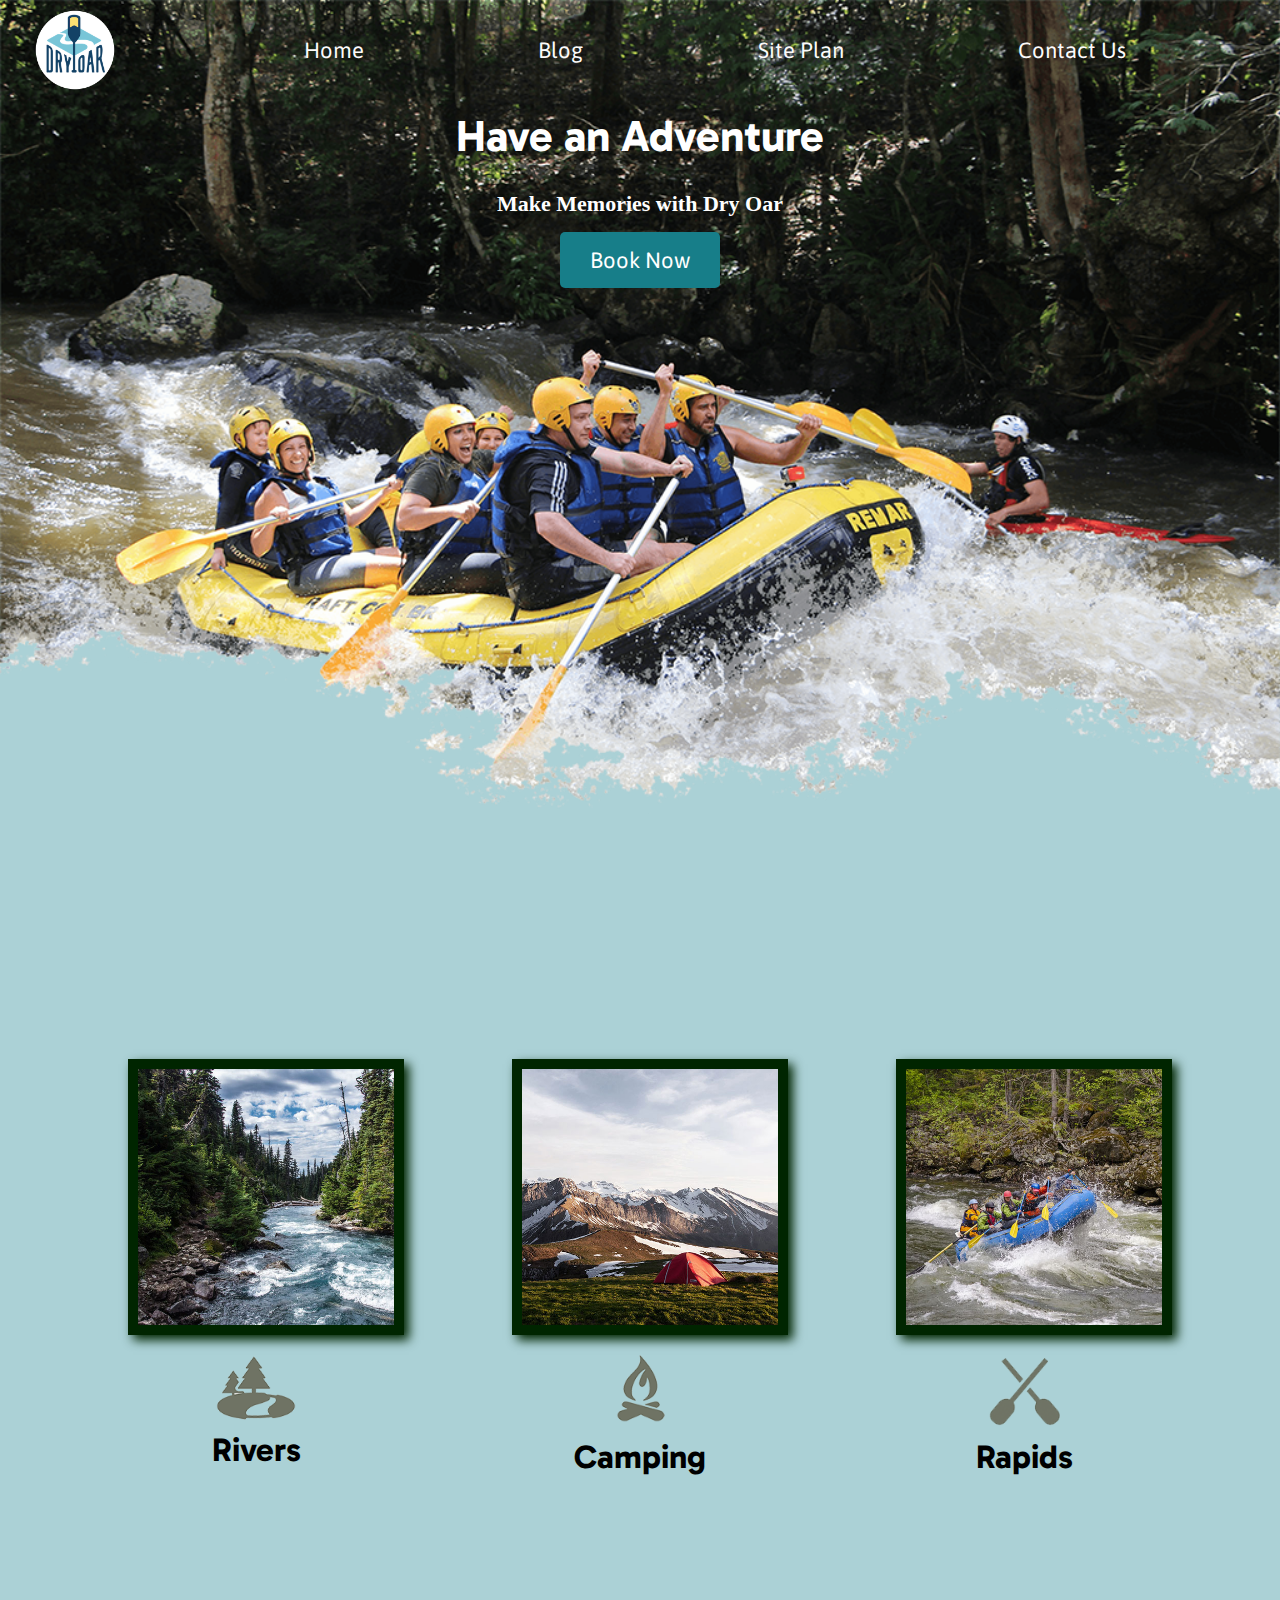
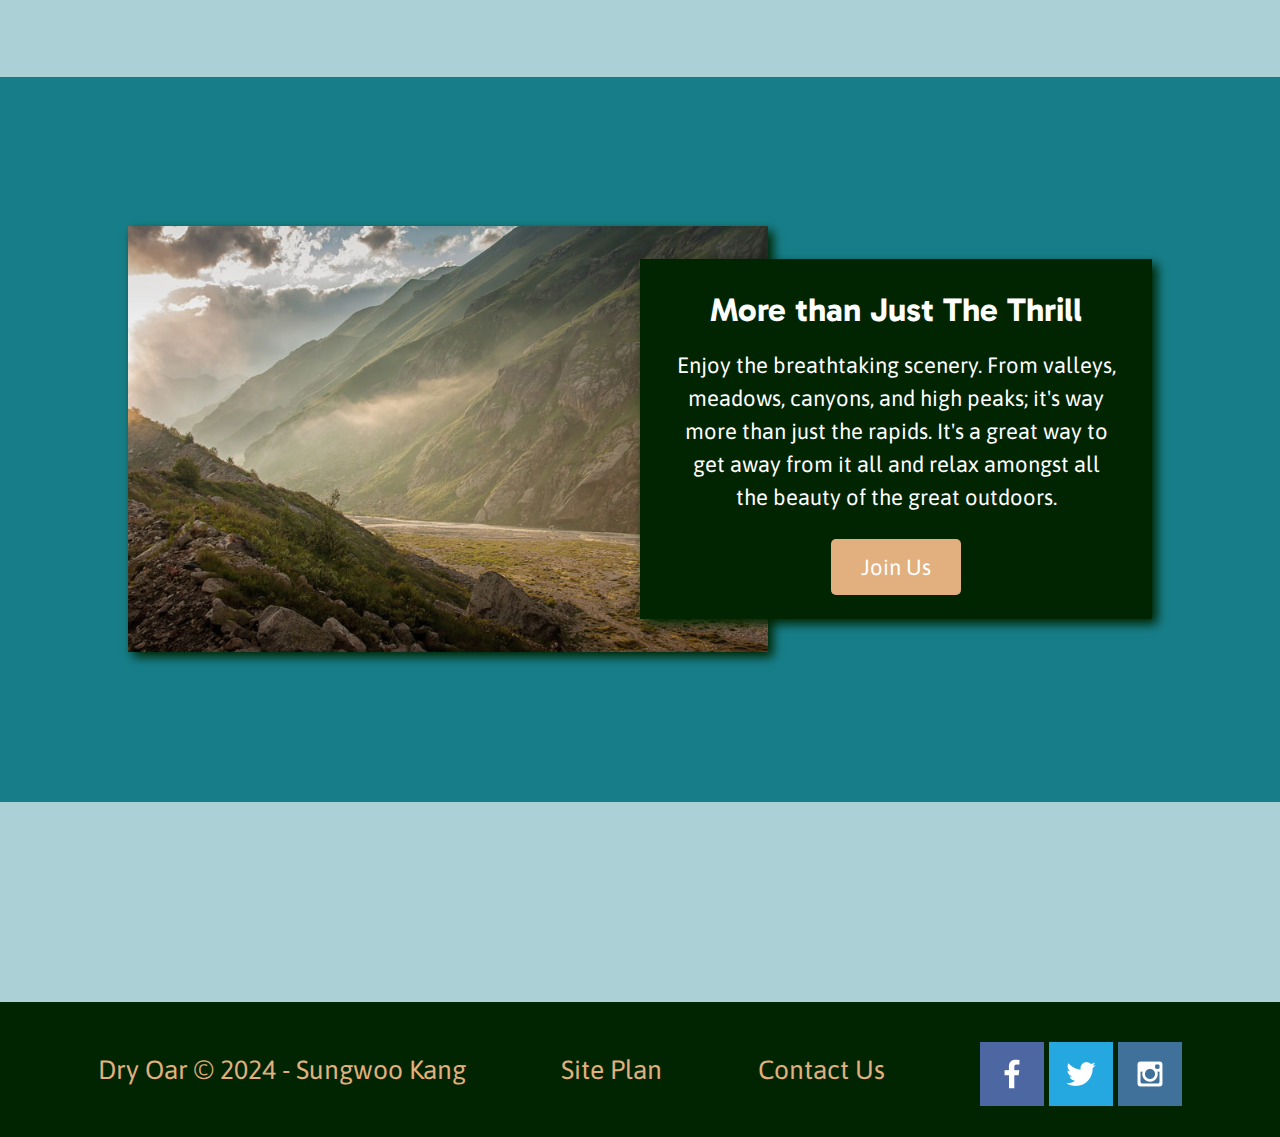
==== commit 03b95cbb: "complete blog page" ====
--- a/wwr/index.html
+++ b/wwr/index.html
@@ -14,7 +14,7 @@
             </a>
             <nav id="nav">
                 <a href="index.html" target="_blank">Home</a>
-                <a href="#" target="_blank">Page 2</a>
+                <a href="blog.html" target="_blank">Blog</a>
                 <a href="site-plan-rafting.html" target="_blank">Site Plan</a>
                 <a href="contactus.html" target="_blank">Contact Us</a>
             </nav>
--- a/wwr/styles/style.css
+++ b/wwr/styles/style.css
@@ -24,6 +24,8 @@
     padding: 0;
     font-size:22px;
     background-color: #abd1d6;
+    display: flex;
+    justify-content: center;
 }
 h2 {
     margin: 0;
@@ -58,7 +60,6 @@
 
 nav {
     width: 100%;
-    height: auto;
     display: flex;
     justify-content: space-evenly;
     align-items: center;
@@ -128,22 +129,60 @@
     color: var(--secondary-color);
 }
 
+.home-grid {
+    display: grid;
+    grid-template-columns: repeat(10, 1fr);
+}
+
 #background {
     height: 725px;
     background-color: #177E89;
+    grid-column: 1/ 11;
+    grid-row: 4/ 9;
 }
 
 .msg {
     background-color: #002500;
     color: #fff;
+    grid-column: 6/ 10;
+    grid-row: 6/ 7;
+    padding: 35px;
+    box-shadow: 5px 5px 10px #002500;
+}
+
+.card-img {
+    border: 10px solid var(--secondary-color);
+    width: 100%;
+    transition: transform .5s;
+    box-shadow: 5px 5px 10px #002500;
+}
+.card-img:hover {
+    opacity: .9;
+    transform: scale(1.1);
 }
 
 .rivers-card, .camping-card, .rapids-card {
     margin: 200px 0;
 }
-.card-img {
-    border: 10px solid var(--secondary-color);
-    
+
+.rivers-card {
+    grid-column: 2/ 4;
+    grid-row: 2/ 3;
+}
+.camping-card {
+    grid-column: 5/ 7;
+    grid-row: 2/ 3;
+}
+.rapids-card {
+    grid-column: 8/ 10;
+    grid-row: 2/ 3;
+}
+
+.mountains {
+    width: 100%;
+    grid-column: 2/ 7;
+    grid-row: 5/ 8;
+    box-shadow: 5px 5px 10px var(--secondary-color);
 }
 
 .join {
@@ -163,13 +202,16 @@
     text-align: left;
     padding: 25px 50px;
     margin-top: 200px;
+    display: flex;
+    justify-content: space-around;
+    align-items: center;
 }
 
 footer p {
     font-size: 1.2em;
     color: #E1B07E;
 }
-footer p a {
+footer a {
     color: #E1B07E;
     text-decoration: none;
 }
@@ -180,4 +222,49 @@
 
 .social img {
     padding-top: 15px;
+}
+
+
+@media screen and (max-width: 900px) {
+    #hero, .home-grid {
+        display: block;
+        height: auto;
+    }
+    nav, footer {
+        flex-direction: column;
+    }
+    nav a {
+        display: block;
+        padding: 15px;
+    }
+    #hero {
+        margin-top: 0;
+    }
+    #hero-msg {
+        margin-top: 0;
+    }
+    #hero-msg h4 {
+        display: none;
+    }
+    #hero-msg h1 {
+        color: #6f7364;
+    }
+    .home-title {
+        font-size: 25px;
+    }
+    .rivers-card, .camping-card, .rapids-card { 
+        margin: 50px auto;
+        width: 60%;
+    }
+    #background {
+        display: none;
+    }
+    .mountains, .msg {
+        width: 80%;
+        display: block;
+        margin: 0 auto;
+    }
+    footer {
+        margin-top: 25px;
+    }
 }